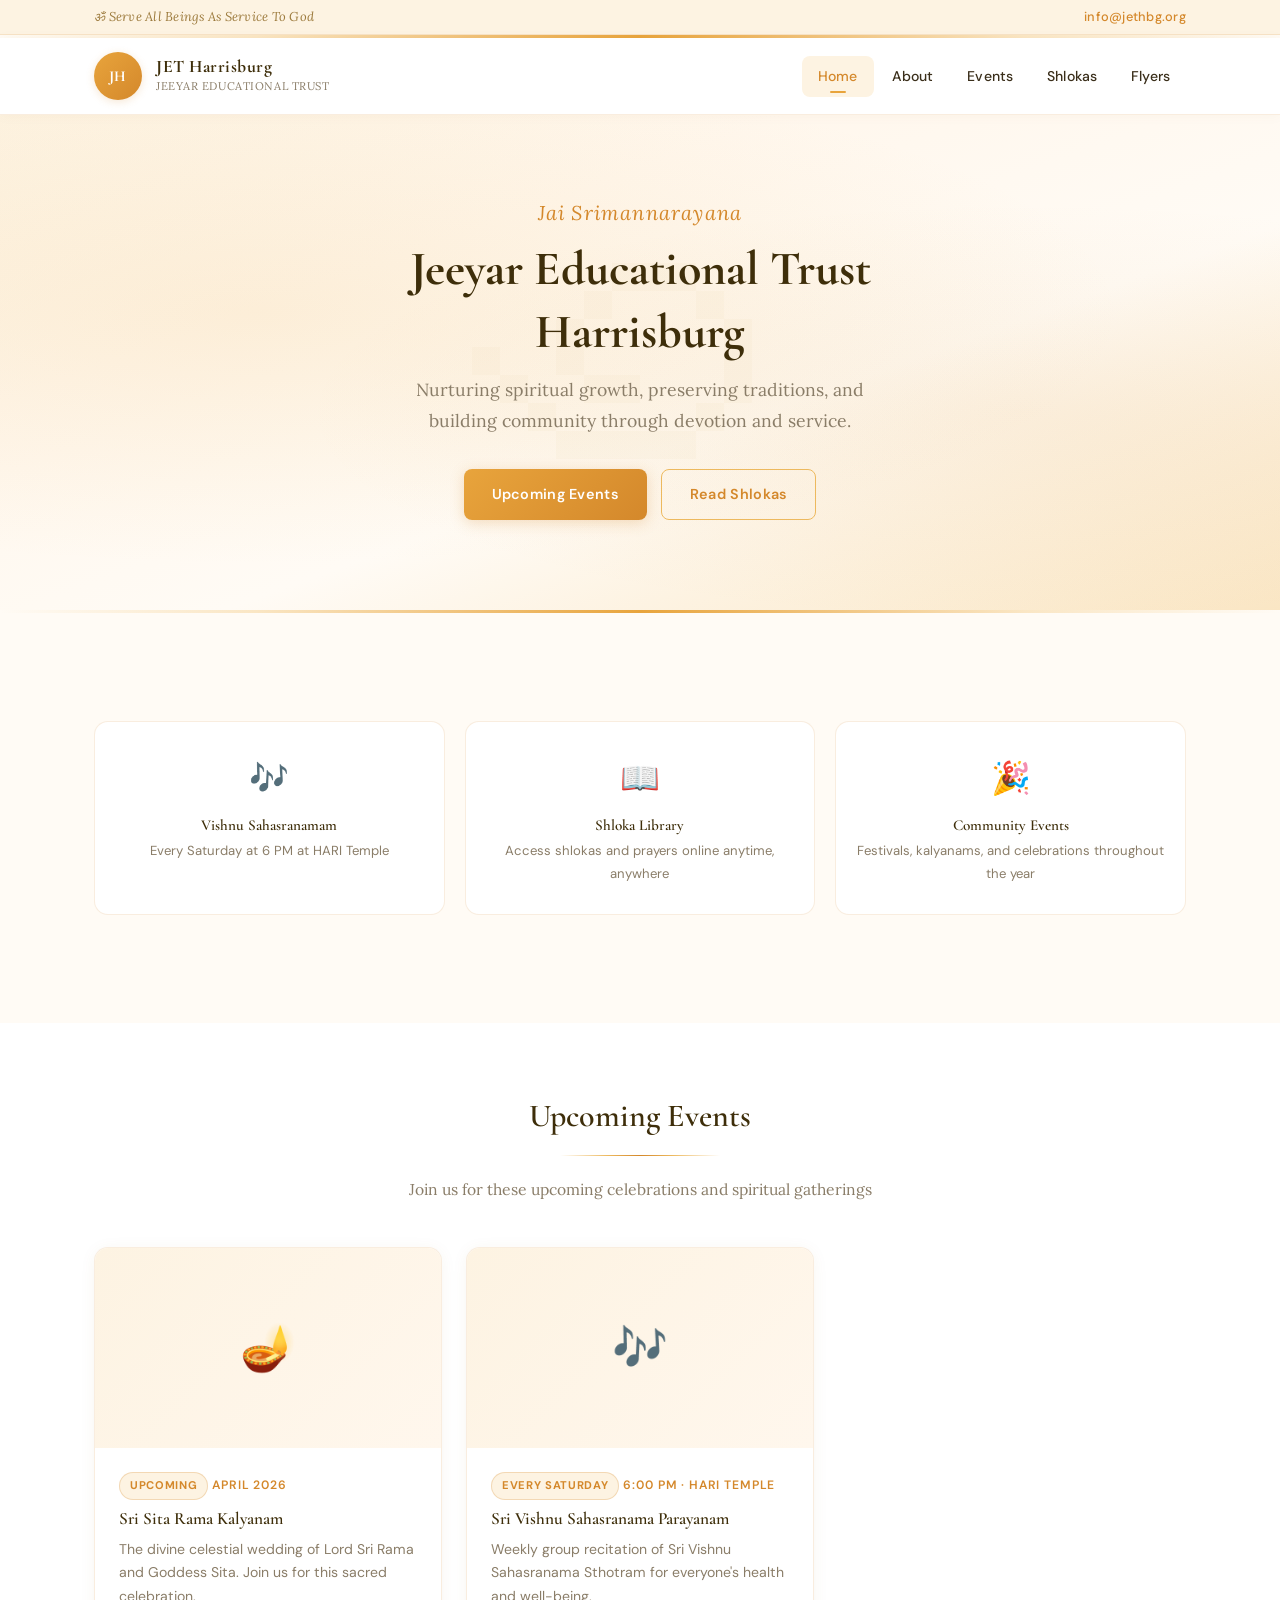
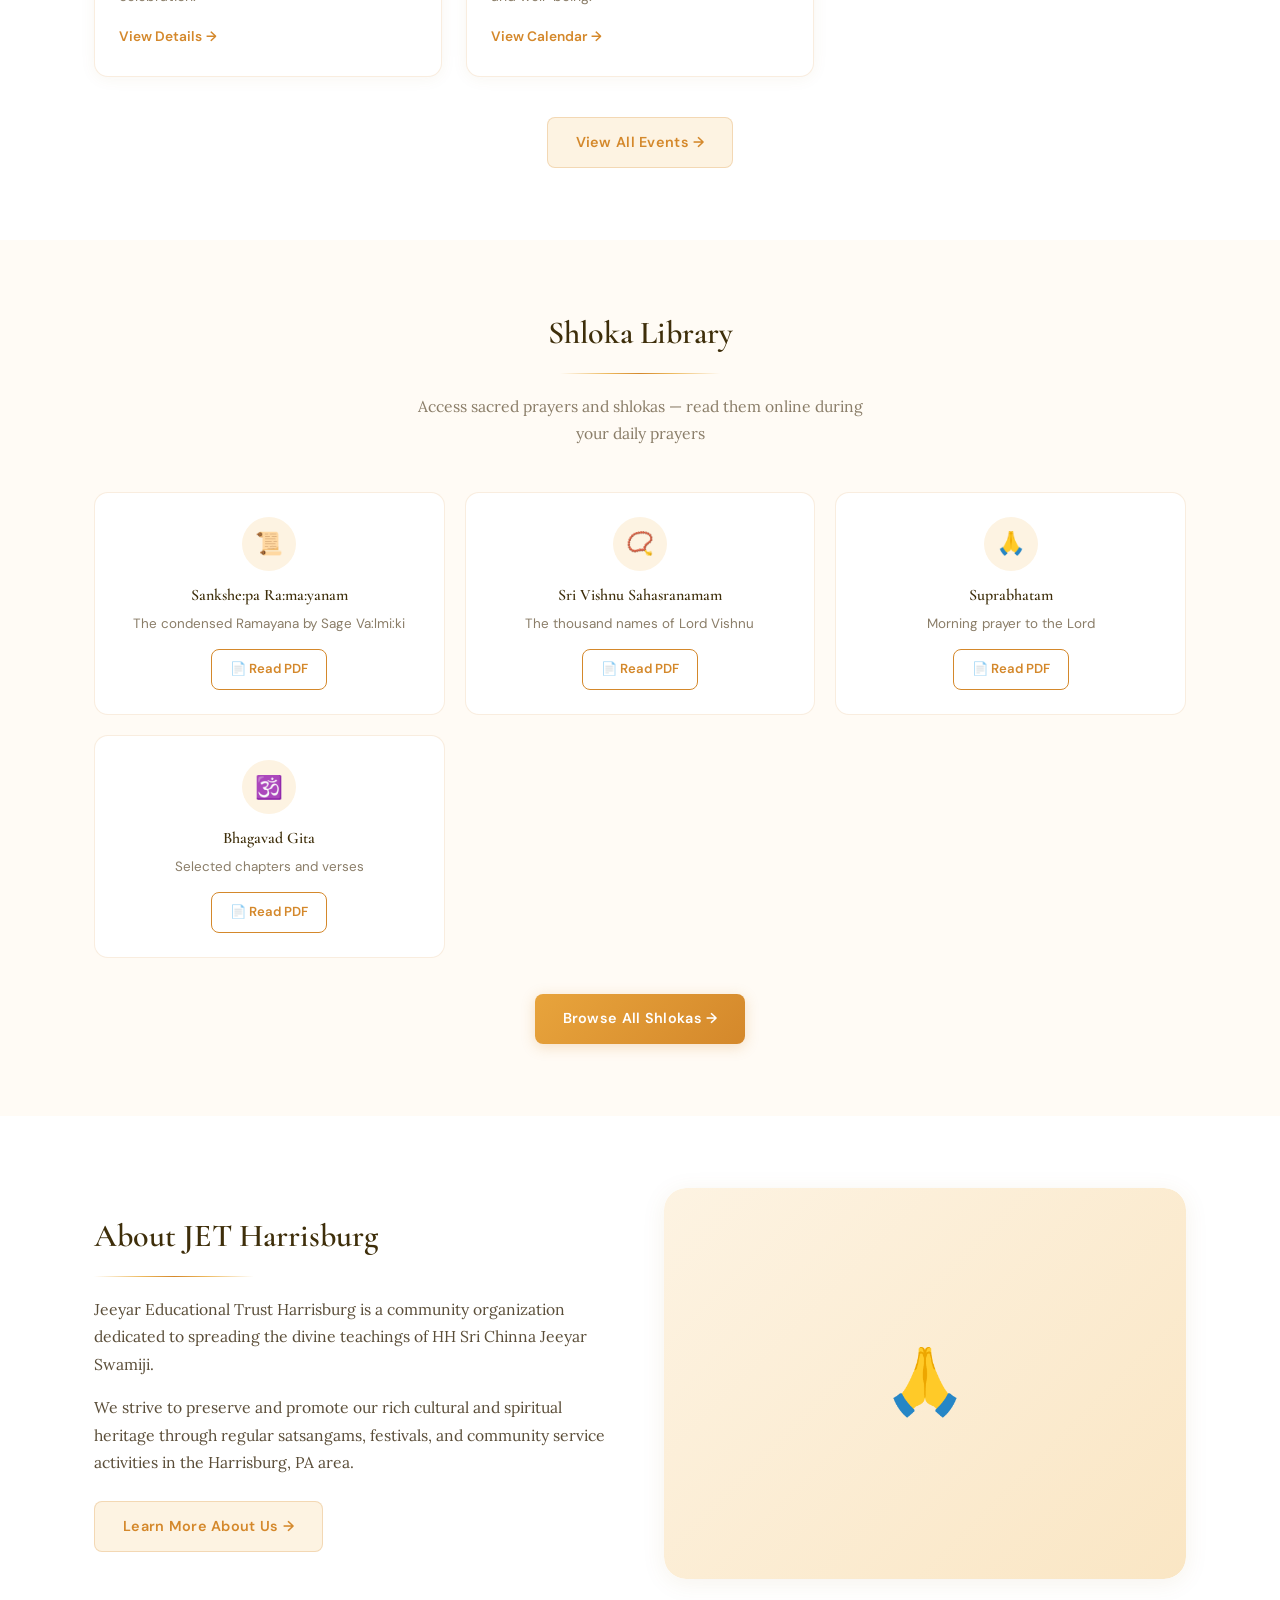
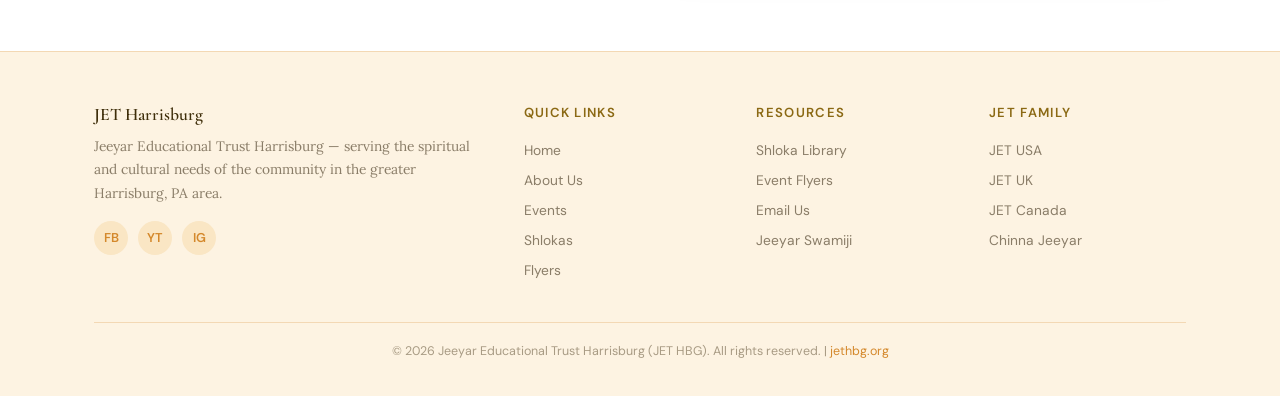
==== index.html @ eadcd4f1 "init with initial code" ====
<!DOCTYPE html>
<html lang="en">
<head>
  <meta charset="UTF-8">
  <meta name="viewport" content="width=device-width, initial-scale=1.0">
  <title>Jeeyar Educational Trust Harrisburg — Serve All Beings As Service To God</title>
  <meta name="description" content="Jeeyar Educational Trust Harrisburg (JET HBG) — A spiritual and community organization dedicated to education, cultural preservation, and service.">
  <link rel="stylesheet" href="css/style.css">
  <link rel="icon" href="data:image/svg+xml,<svg xmlns='http://www.w3.org/2000/svg' viewBox='0 0 32 32'><circle cx='16' cy='16' r='16' fill='%23D4882B'/><text x='16' y='22' text-anchor='middle' fill='white' font-size='16' font-family='serif' font-weight='bold'>JH</text></svg>">
</head>
<body>

  <!-- Top Bar -->
  <div class="top-bar">
    <div class="container">
      <span class="tagline">ॐ Serve All Beings As Service To God</span>
      <span><a href="mailto:info@jethbg.org">info@jethbg.org</a></span>
    </div>
  </div>
  <div class="ornament-border"></div>

  <!-- Header -->
  <header class="site-header">
    <div class="header-inner">
      <a href="index.html" class="logo-group">
        <div class="logo-icon">JH</div>
        <div class="logo-text">
          <h1>JET Harrisburg</h1>
          <p class="logo-subtitle">Jeeyar Educational Trust</p>
        </div>
      </a>
      <nav class="main-nav">
        <a href="index.html" class="active">Home</a>
        <a href="pages/about.html">About</a>
        <a href="pages/events.html">Events</a>
        <a href="pages/shlokas.html">Shlokas</a>
        <a href="pages/flyers.html">Flyers</a>
      </nav>
      <button class="hamburger" aria-label="Menu">
        <span></span><span></span><span></span>
      </button>
    </div>
  </header>

  <!-- Hero -->
  <section class="hero">
    <div class="hero-content container">
      <p class="greeting">Jai Srimannarayana</p>
      <h1>Jeeyar Educational Trust<br>Harrisburg</h1>
      <p class="subtitle">Nurturing spiritual growth, preserving traditions, and building community through devotion and service.</p>
      <div class="hero-buttons">
        <a href="pages/events.html" class="btn btn-primary">Upcoming Events</a>
        <a href="pages/shlokas.html" class="btn btn-outline">Read Shlokas</a>
      </div>
    </div>
  </section>
  <div class="ornament-border"></div>

  <!-- Quick Info -->
  <section class="section">
    <div class="container">
      <div class="quick-info fade-in">
        <div class="quick-info-item">
          <div class="qi-icon">🎶</div>
          <h3>Vishnu Sahasranamam</h3>
          <p>Every Saturday at 6 PM at HARI Temple</p>
        </div>
        <div class="quick-info-item">
          <div class="qi-icon">📖</div>
          <h3>Shloka Library</h3>
          <p>Access shlokas and prayers online anytime, anywhere</p>
        </div>
        <div class="quick-info-item">
          <div class="qi-icon">🎉</div>
          <h3>Community Events</h3>
          <p>Festivals, kalyanams, and celebrations throughout the year</p>
        </div>
      </div>
    </div>
  </section>

  <!-- Upcoming Events -->
  <section class="section section-alt" id="events">
    <div class="container">
      <div class="section-header fade-in">
        <h2>Upcoming Events</h2>
        <div class="ornament-border-thin"></div>
        <p>Join us for these upcoming celebrations and spiritual gatherings</p>
      </div>
      <div class="cards-grid">
        <div class="card fade-in">
          <div class="card-image-placeholder">🪔</div>
          <div class="card-body">
            <span class="event-badge">Upcoming</span>
            <span class="card-date">April 2026</span>
            <h3>Sri Sita Rama Kalyanam</h3>
            <p>The divine celestial wedding of Lord Sri Rama and Goddess Sita. Join us for this sacred celebration.</p>
            <a href="pages/events.html" class="card-link">View Details</a>
          </div>
        </div>
        <div class="card fade-in">
          <div class="card-image-placeholder">🎶</div>
          <div class="card-body">
            <span class="event-badge">Every Saturday</span>
            <span class="card-date">6:00 PM · HARI Temple</span>
            <h3>Sri Vishnu Sahasranama Parayanam</h3>
            <p>Weekly group recitation of Sri Vishnu Sahasranama Sthotram for everyone's health and well-being.</p>
            <a href="pages/events.html" class="card-link">View Calendar</a>
          </div>
        </div>
      </div>
      <div style="text-align: center; margin-top: 40px;" class="fade-in">
        <a href="pages/events.html" class="btn btn-secondary">View All Events →</a>
      </div>
    </div>
  </section>

  <!-- Shlokas Preview -->
  <section class="section" id="shlokas">
    <div class="container">
      <div class="section-header fade-in">
        <h2>Shloka Library</h2>
        <div class="ornament-border-thin"></div>
        <p>Access sacred prayers and shlokas — read them online during your daily prayers</p>
      </div>
      <div class="shloka-grid">
        <div class="shloka-card fade-in">
          <div class="shloka-icon">📜</div>
          <h3>Sankshe:pa Ra:ma:yanam</h3>
          <p>The condensed Ramayana by Sage Va:lmi:ki</p>
          <a href="assets/pdfs/sankshepa-ramayanam.pdf" target="_blank" class="shloka-btn">📄 Read PDF</a>
        </div>
        <div class="shloka-card fade-in">
          <div class="shloka-icon">📿</div>
          <h3>Sri Vishnu Sahasranamam</h3>
          <p>The thousand names of Lord Vishnu</p>
          <a href="pages/shlokas.html" class="shloka-btn">📄 Read PDF</a>
        </div>
        <div class="shloka-card fade-in">
          <div class="shloka-icon">🙏</div>
          <h3>Suprabhatam</h3>
          <p>Morning prayer to the Lord</p>
          <a href="pages/shlokas.html" class="shloka-btn">📄 Read PDF</a>
        </div>
        <div class="shloka-card fade-in">
          <div class="shloka-icon">🕉️</div>
          <h3>Bhagavad Gita</h3>
          <p>Selected chapters and verses</p>
          <a href="pages/shlokas.html" class="shloka-btn">📄 Read PDF</a>
        </div>
      </div>
      <div style="text-align: center; margin-top: 36px;" class="fade-in">
        <a href="pages/shlokas.html" class="btn btn-primary">Browse All Shlokas →</a>
      </div>
    </div>
  </section>

  <!-- About Preview -->
  <section class="section section-alt" id="about">
    <div class="container">
      <div class="about-layout fade-in">
        <div class="about-text">
          <h2>About JET Harrisburg</h2>
          <div class="ornament-border-thin" style="margin-left:0;"></div>
          <p>Jeeyar Educational Trust Harrisburg is a community organization dedicated to spreading the divine teachings of HH Sri Chinna Jeeyar Swamiji.</p>
          <p>We strive to preserve and promote our rich cultural and spiritual heritage through regular satsangams, festivals, and community service activities in the Harrisburg, PA area.</p>
          <a href="pages/about.html" class="btn btn-secondary" style="margin-top: 8px;">Learn More About Us →</a>
        </div>
        <div class="about-image">
          <div style="width:100%; aspect-ratio:4/3; background: linear-gradient(135deg, var(--saffron-pale), var(--saffron-glow)); display:flex; align-items:center; justify-content:center; font-size:4rem; border-radius: var(--radius-lg);">🙏</div>
        </div>
      </div>
    </div>
  </section>

  <!-- Footer -->
  <footer class="site-footer">
    <div class="container">
      <div class="footer-grid">
        <div class="footer-brand">
          <h3>JET Harrisburg</h3>
          <p>Jeeyar Educational Trust Harrisburg — serving the spiritual and cultural needs of the community in the greater Harrisburg, PA area.</p>
          <div class="footer-social">
            <a href="#" title="Facebook">FB</a>
            <a href="#" title="YouTube">YT</a>
            <a href="#" title="Instagram">IG</a>
          </div>
        </div>
        <div class="footer-col">
          <h4>Quick Links</h4>
          <a href="index.html">Home</a>
          <a href="pages/about.html">About Us</a>
          <a href="pages/events.html">Events</a>
          <a href="pages/shlokas.html">Shlokas</a>
          <a href="pages/flyers.html">Flyers</a>
        </div>
        <div class="footer-col">
          <h4>Resources</h4>
          <a href="pages/shlokas.html">Shloka Library</a>
          <a href="pages/flyers.html">Event Flyers</a>
          <a href="mailto:info@jethbg.org">Email Us</a>
          <a href="https://chinnajeeyar.org/" target="_blank" rel="noopener">Jeeyar Swamiji</a>
        </div>
        <div class="footer-col">
          <h4>JET Family</h4>
          <a href="https://jetusa.org" target="_blank" rel="noopener">JET USA</a>
          <a href="https://jetuk.org" target="_blank" rel="noopener">JET UK</a>
          <a href="https://www.jettoronto.org" target="_blank" rel="noopener">JET Canada</a>
          <a href="https://chinnajeeyar.org" target="_blank" rel="noopener">Chinna Jeeyar</a>
        </div>
      </div>
      <div class="footer-bottom">
        <p>&copy; 2026 Jeeyar Educational Trust Harrisburg (JET HBG). All rights reserved. | <a href="https://jethbg.org">jethbg.org</a></p>
      </div>
    </div>
  </footer>

  <script src="js/main.js"></script>
</body>
</html>
---- css/style.css ----
/* ============================================
   JET HBG — Calm Saffron & Cream Theme
   Warm, peaceful, spiritual aesthetic
   ============================================ */

@import url('https://fonts.googleapis.com/css2?family=Cormorant+Garamond:ital,wght@0,400;0,500;0,600;0,700;1,400&family=Lora:ital,wght@0,400;0,500;0,600;1,400&family=DM+Sans:wght@400;500;600;700&display=swap');

/* --- CSS Variables --- */
:root {
  --saffron: #D4882B;
  --saffron-warm: #E8A43C;
  --saffron-soft: #EDB95E;
  --saffron-pale: #FDF3E2;
  --saffron-glow: #FAE6C4;
  --cream: #FFFBF5;
  --cream-warm: #FFF7ED;
  --cream-mid: #F5EDE0;
  --ivory: #FEFCF8;
  --sand: #E8DFD0;
  --brown-warm: #8B6914;
  --brown-soft: #9C7A3C;
  --brown-text: #5C4A1E;
  --brown-deep: #3E2E0A;
  --white: #FFFFFF;
  --text-dark: #3A2E1A;
  --text-body: #5A4D38;
  --text-muted: #8A7D68;
  --text-light: #A89B84;
  --border-light: rgba(212, 136, 43, 0.15);
  --border-sand: rgba(212, 136, 43, 0.25);
  --shadow-soft: 0 2px 16px rgba(140, 100, 30, 0.06);
  --shadow-card: 0 4px 24px rgba(140, 100, 30, 0.08);
  --shadow-elevated: 0 8px 40px rgba(140, 100, 30, 0.12);
  --radius-sm: 8px;
  --radius-md: 14px;
  --radius-lg: 22px;
  --transition: 0.3s cubic-bezier(0.4, 0, 0.2, 1);
}

/* --- Reset & Base --- */
*, *::before, *::after { box-sizing: border-box; margin: 0; padding: 0; }

html { scroll-behavior: smooth; font-size: 16px; }

body {
  font-family: 'DM Sans', sans-serif;
  color: var(--text-body);
  background: var(--cream);
  line-height: 1.75;
  -webkit-font-smoothing: antialiased;
}

h1, h2, h3, h4 {
  font-family: 'Cormorant Garamond', serif;
  color: var(--brown-deep);
  line-height: 1.3;
  font-weight: 600;
}

h1 { font-size: clamp(1.8rem, 4vw, 2.8rem); font-weight: 700; }
h2 { font-size: clamp(1.4rem, 3vw, 2rem); }
h3 { font-size: clamp(1.1rem, 2vw, 1.4rem); }

p { margin-bottom: 1rem; }

a {
  color: var(--saffron);
  text-decoration: none;
  transition: color var(--transition);
}
a:hover { color: var(--brown-warm); }

img { max-width: 100%; height: auto; display: block; }

.container {
  max-width: 1140px;
  margin: 0 auto;
  padding: 0 24px;
}

/* --- Decorative Border --- */
.ornament-border {
  height: 3px;
  background: linear-gradient(90deg,
    transparent 0%,
    var(--saffron-glow) 20%,
    var(--saffron-warm) 50%,
    var(--saffron-glow) 80%,
    transparent 100%
  );
}

.ornament-border-thin {
  height: 1px;
  background: linear-gradient(90deg,
    transparent 0%,
    var(--saffron-soft) 30%,
    var(--saffron) 50%,
    var(--saffron-soft) 70%,
    transparent 100%
  );
  margin: 1.2rem auto;
  max-width: 160px;
}

/* --- Top Bar --- */
.top-bar {
  background: var(--saffron-pale);
  color: var(--text-muted);
  font-size: 0.8rem;
  padding: 6px 0;
  letter-spacing: 0.02em;
  border-bottom: 1px solid var(--border-light);
}

.top-bar .container {
  display: flex;
  justify-content: space-between;
  align-items: center;
  flex-wrap: wrap;
  gap: 8px;
}

.top-bar a {
  color: var(--saffron);
  font-weight: 500;
}
.top-bar a:hover { color: var(--brown-warm); }

.top-bar .tagline {
  font-family: 'Lora', serif;
  font-style: italic;
  color: var(--brown-soft);
}

/* --- Header / Navigation --- */
.site-header {
  background: var(--white);
  border-bottom: 1px solid var(--border-light);
  position: sticky;
  top: 0;
  z-index: 1000;
  box-shadow: 0 1px 12px rgba(140, 100, 30, 0.04);
}

.header-inner {
  display: flex;
  align-items: center;
  justify-content: space-between;
  padding: 14px 24px;
  max-width: 1140px;
  margin: 0 auto;
}

.logo-group {
  display: flex;
  align-items: center;
  gap: 14px;
}

.logo-icon {
  width: 48px;
  height: 48px;
  background: linear-gradient(135deg, var(--saffron-warm), var(--saffron));
  border-radius: 50%;
  display: flex;
  align-items: center;
  justify-content: center;
  color: white;
  font-family: 'Cormorant Garamond', serif;
  font-weight: 700;
  font-size: 0.95rem;
  letter-spacing: 0.05em;
  flex-shrink: 0;
  box-shadow: 0 2px 8px rgba(212, 136, 43, 0.2);
}

.logo-text h1 {
  font-size: 1.1rem;
  color: var(--brown-deep);
  margin: 0;
  letter-spacing: 0.03em;
  line-height: 1.2;
}

.logo-text .logo-subtitle {
  font-family: 'Lora', serif;
  font-size: 0.7rem;
  color: var(--text-muted);
  margin: 0;
  letter-spacing: 0.05em;
  text-transform: uppercase;
}

/* Main Nav */
.main-nav { display: flex; align-items: center; gap: 2px; }

.main-nav a {
  font-size: 0.88rem;
  font-weight: 500;
  color: var(--text-dark);
  padding: 8px 16px;
  border-radius: var(--radius-sm);
  transition: all var(--transition);
  position: relative;
  letter-spacing: 0.01em;
}

.main-nav a:hover,
.main-nav a.active {
  color: var(--saffron);
  background: var(--saffron-pale);
}

.main-nav a.active::after {
  content: '';
  position: absolute;
  bottom: 4px;
  left: 50%;
  transform: translateX(-50%);
  width: 16px;
  height: 2px;
  background: var(--saffron-warm);
  border-radius: 2px;
}

/* Hamburger */
.hamburger {
  display: none;
  flex-direction: column;
  gap: 5px;
  cursor: pointer;
  background: none;
  border: none;
  padding: 8px;
  z-index: 1010;
}
.hamburger span {
  width: 24px;
  height: 2px;
  background: var(--brown-deep);
  border-radius: 2px;
  transition: all var(--transition);
}
.hamburger.open span:nth-child(1) { transform: rotate(45deg) translate(5px, 5px); }
.hamburger.open span:nth-child(2) { opacity: 0; }
.hamburger.open span:nth-child(3) { transform: rotate(-45deg) translate(5px, -5px); }

/* --- Hero Section --- */
.hero {
  background: linear-gradient(160deg, var(--saffron-pale) 0%, var(--cream-warm) 30%, var(--cream) 60%, var(--saffron-glow) 100%);
  position: relative;
  overflow: hidden;
  padding: 80px 0 90px;
  text-align: center;
}

.hero::before {
  content: '';
  position: absolute;
  inset: 0;
  background:
    radial-gradient(ellipse at 20% 40%, rgba(237, 185, 94, 0.15) 0%, transparent 60%),
    radial-gradient(ellipse at 80% 60%, rgba(212, 136, 43, 0.08) 0%, transparent 50%);
  pointer-events: none;
}

.hero::after {
  content: '꩜';
  position: absolute;
  top: 50%;
  left: 50%;
  transform: translate(-50%, -50%);
  font-size: 28rem;
  opacity: 0.025;
  color: var(--saffron);
  pointer-events: none;
}

.hero-content {
  position: relative;
  z-index: 2;
  max-width: 680px;
  margin: 0 auto;
}

.hero .greeting {
  font-family: 'Lora', serif;
  font-size: clamp(1rem, 2vw, 1.25rem);
  color: var(--saffron);
  margin-bottom: 8px;
  font-style: italic;
  letter-spacing: 0.06em;
  animation: fadeInDown 0.8s ease-out;
}

.hero h1 {
  color: var(--brown-deep);
  font-size: clamp(2rem, 5vw, 3rem);
  margin-bottom: 12px;
  animation: fadeInUp 0.8s ease-out 0.1s both;
}

.hero .subtitle {
  font-family: 'Lora', serif;
  font-size: clamp(0.92rem, 1.8vw, 1.1rem);
  color: var(--text-muted);
  margin-bottom: 32px;
  max-width: 520px;
  margin-left: auto;
  margin-right: auto;
  animation: fadeInUp 0.8s ease-out 0.2s both;
}

.hero-buttons {
  display: flex;
  gap: 14px;
  justify-content: center;
  flex-wrap: wrap;
  animation: fadeInUp 0.8s ease-out 0.35s both;
}

/* --- Buttons --- */
.btn {
  display: inline-flex;
  align-items: center;
  gap: 8px;
  padding: 12px 28px;
  border-radius: var(--radius-sm);
  font-weight: 600;
  font-size: 0.9rem;
  cursor: pointer;
  transition: all var(--transition);
  border: none;
  font-family: 'DM Sans', sans-serif;
  letter-spacing: 0.02em;
}

.btn-primary {
  background: linear-gradient(135deg, var(--saffron-warm), var(--saffron));
  color: white;
  box-shadow: 0 3px 14px rgba(212, 136, 43, 0.25);
}
.btn-primary:hover {
  transform: translateY(-2px);
  box-shadow: 0 6px 22px rgba(212, 136, 43, 0.35);
  color: white;
}

.btn-outline {
  background: transparent;
  color: var(--saffron);
  border: 1.5px solid var(--saffron-soft);
}
.btn-outline:hover {
  border-color: var(--saffron);
  background: var(--saffron-pale);
  color: var(--brown-warm);
}

.btn-secondary {
  background: var(--saffron-pale);
  color: var(--saffron);
  border: 1px solid var(--border-sand);
}
.btn-secondary:hover {
  background: var(--saffron-glow);
  color: var(--brown-warm);
  transform: translateY(-1px);
}

/* --- Section Styles --- */
.section {
  padding: 72px 0;
}

.section-alt {
  background: var(--white);
}

.section-header {
  text-align: center;
  margin-bottom: 44px;
}

.section-header h2 { margin-bottom: 4px; }

.section-header p {
  font-family: 'Lora', serif;
  color: var(--text-muted);
  font-size: 0.98rem;
  max-width: 480px;
  margin: 0 auto;
}

/* --- Cards Grid --- */
.cards-grid {
  display: grid;
  grid-template-columns: repeat(auto-fill, minmax(320px, 1fr));
  gap: 24px;
}

.card {
  background: var(--white);
  border-radius: var(--radius-md);
  overflow: hidden;
  box-shadow: var(--shadow-soft);
  transition: all var(--transition);
  border: 1px solid var(--border-light);
}

.card:hover {
  transform: translateY(-3px);
  box-shadow: var(--shadow-card);
}

.card-image-placeholder {
  width: 100%;
  height: 200px;
  background: linear-gradient(135deg, var(--saffron-pale), var(--cream-warm));
  display: flex;
  align-items: center;
  justify-content: center;
  color: var(--saffron-soft);
  font-size: 2.8rem;
}

.card-body {
  padding: 22px 24px 26px;
}

.card-date {
  font-size: 0.76rem;
  font-weight: 600;
  color: var(--saffron);
  text-transform: uppercase;
  letter-spacing: 0.07em;
  margin-bottom: 6px;
}

.card-body h3 { margin-bottom: 8px; font-size: 1.08rem; }

.card-body p {
  font-size: 0.88rem;
  color: var(--text-muted);
  margin-bottom: 14px;
  line-height: 1.65;
}

.card-link {
  font-weight: 600;
  font-size: 0.86rem;
  color: var(--saffron);
  display: inline-flex;
  align-items: center;
  gap: 4px;
}
.card-link:hover { gap: 8px; color: var(--brown-warm); }
.card-link::after { content: '→'; transition: inherit; }

/* --- Event Badge --- */
.event-badge {
  display: inline-block;
  background: var(--saffron-pale);
  color: var(--saffron);
  font-size: 0.7rem;
  font-weight: 700;
  padding: 3px 10px;
  border-radius: 20px;
  text-transform: uppercase;
  letter-spacing: 0.06em;
  margin-bottom: 8px;
  border: 1px solid var(--border-sand);
}

.event-badge.past {
  background: var(--cream-mid);
  color: var(--text-muted);
  border-color: var(--sand);
}

/* --- Shlokas / PDF Section --- */
.shloka-grid {
  display: grid;
  grid-template-columns: repeat(auto-fill, minmax(260px, 1fr));
  gap: 20px;
}

.shloka-card {
  background: var(--white);
  border: 1px solid var(--border-light);
  border-radius: var(--radius-md);
  padding: 24px;
  text-align: center;
  transition: all var(--transition);
}

.shloka-card:hover {
  border-color: var(--saffron-soft);
  box-shadow: var(--shadow-card);
  transform: translateY(-2px);
}

.shloka-icon {
  width: 54px;
  height: 54px;
  margin: 0 auto 14px;
  background: var(--saffron-pale);
  border-radius: 50%;
  display: flex;
  align-items: center;
  justify-content: center;
  font-size: 1.4rem;
  color: var(--saffron);
}

.shloka-card h3 { font-size: 1rem; margin-bottom: 6px; }
.shloka-card p { font-size: 0.84rem; color: var(--text-muted); margin-bottom: 14px; }

.shloka-btn {
  display: inline-flex;
  align-items: center;
  gap: 6px;
  padding: 8px 18px;
  border: 1.5px solid var(--saffron);
  border-radius: var(--radius-sm);
  font-size: 0.82rem;
  font-weight: 600;
  color: var(--saffron);
  background: transparent;
  transition: all var(--transition);
}
.shloka-btn:hover {
  background: var(--saffron);
  color: white;
}

/* --- Flyers Section --- */
.flyers-grid {
  display: grid;
  grid-template-columns: repeat(auto-fill, minmax(240px, 1fr));
  gap: 24px;
}

.flyer-card {
  background: var(--white);
  border-radius: var(--radius-md);
  overflow: hidden;
  box-shadow: var(--shadow-soft);
  transition: all var(--transition);
  text-align: center;
  border: 1px solid var(--border-light);
}

.flyer-card:hover {
  transform: translateY(-3px);
  box-shadow: var(--shadow-card);
}

.flyer-image {
  width: 100%;
  aspect-ratio: 8.5/11;
  object-fit: cover;
  background: var(--cream-mid);
}

.flyer-card .card-body { padding: 16px 18px 20px; }
.flyer-card h3 { font-size: 0.95rem; margin-bottom: 4px; }
.flyer-card .card-date { margin-bottom: 10px; }

/* --- About Section --- */
.about-layout {
  display: grid;
  grid-template-columns: 1fr 1fr;
  gap: 48px;
  align-items: center;
}

.about-text h2 { margin-bottom: 14px; }
.about-text p { font-family: 'Lora', serif; font-size: 0.98rem; }

.about-image {
  border-radius: var(--radius-lg);
  overflow: hidden;
  box-shadow: var(--shadow-card);
}

/* --- Quick Info Bar --- */
.quick-info {
  display: grid;
  grid-template-columns: repeat(auto-fit, minmax(220px, 1fr));
  gap: 20px;
  padding: 36px 0;
}

.quick-info-item {
  text-align: center;
  padding: 28px 20px;
  border-radius: var(--radius-md);
  background: var(--white);
  border: 1px solid var(--border-light);
  transition: all var(--transition);
}

.quick-info-item:hover {
  border-color: var(--saffron-soft);
  box-shadow: var(--shadow-soft);
}

.quick-info-item .qi-icon { font-size: 2rem; margin-bottom: 10px; }
.quick-info-item h3 { font-size: 0.95rem; margin-bottom: 4px; }
.quick-info-item p { font-size: 0.82rem; color: var(--text-muted); margin: 0; }

/* --- Page Header (sub-pages) --- */
.page-header {
  background: linear-gradient(160deg, var(--saffron-pale), var(--cream-warm), var(--saffron-glow));
  padding: 52px 0 48px;
  text-align: center;
  position: relative;
}

.page-header::after {
  content: '꩜';
  position: absolute;
  top: 50%;
  left: 50%;
  transform: translate(-50%, -50%);
  font-size: 16rem;
  opacity: 0.02;
  color: var(--saffron);
  pointer-events: none;
}

.page-header h1 {
  color: var(--brown-deep);
  position: relative;
  z-index: 1;
}

.page-header p {
  color: var(--text-muted);
  font-family: 'Lora', serif;
  position: relative;
  z-index: 1;
}

/* --- Footer --- */
.site-footer {
  background: var(--saffron-pale);
  color: var(--text-body);
  padding: 52px 0 0;
  border-top: 1px solid var(--border-sand);
}

.footer-grid {
  display: grid;
  grid-template-columns: 2fr 1fr 1fr 1fr;
  gap: 36px;
  padding-bottom: 36px;
  border-bottom: 1px solid var(--border-sand);
}

.footer-brand h3 {
  color: var(--brown-deep);
  font-size: 1.1rem;
  margin-bottom: 8px;
}

.footer-brand p {
  font-family: 'Lora', serif;
  font-size: 0.86rem;
  color: var(--text-muted);
  line-height: 1.7;
}

.footer-col h4 {
  color: var(--brown-warm);
  font-size: 0.82rem;
  text-transform: uppercase;
  letter-spacing: 0.1em;
  margin-bottom: 14px;
  font-family: 'DM Sans', sans-serif;
  font-weight: 600;
}

.footer-col a {
  display: block;
  color: var(--text-muted);
  font-size: 0.86rem;
  padding: 3px 0;
  transition: all var(--transition);
}
.footer-col a:hover {
  color: var(--saffron);
  padding-left: 4px;
}

.footer-social {
  display: flex;
  gap: 10px;
  margin-top: 14px;
}

.footer-social a {
  width: 34px;
  height: 34px;
  background: var(--saffron-glow);
  border-radius: 50%;
  display: flex;
  align-items: center;
  justify-content: center;
  color: var(--saffron);
  font-size: 0.8rem;
  font-weight: 600;
  transition: all var(--transition);
}
.footer-social a:hover {
  background: var(--saffron);
  color: white;
}

.footer-bottom {
  text-align: center;
  padding: 18px 0;
  font-size: 0.78rem;
  color: var(--text-light);
}
.footer-bottom a { color: var(--saffron); }

/* --- Lightbox --- */
.lightbox {
  position: fixed;
  inset: 0;
  background: rgba(30, 24, 12, 0.88);
  z-index: 9999;
  display: none;
  align-items: center;
  justify-content: center;
  padding: 40px;
  cursor: pointer;
}
.lightbox.active { display: flex; }
.lightbox img {
  max-width: 90vw;
  max-height: 85vh;
  border-radius: var(--radius-md);
  box-shadow: 0 8px 60px rgba(0, 0, 0, 0.4);
}
.lightbox-close {
  position: absolute;
  top: 20px;
  right: 28px;
  color: white;
  font-size: 2rem;
  cursor: pointer;
  opacity: 0.7;
  transition: opacity var(--transition);
  background: none;
  border: none;
}
.lightbox-close:hover { opacity: 1; }

/* --- Animations --- */
@keyframes fadeInUp {
  from { opacity: 0; transform: translateY(18px); }
  to { opacity: 1; transform: translateY(0); }
}

@keyframes fadeInDown {
  from { opacity: 0; transform: translateY(-14px); }
  to { opacity: 1; transform: translateY(0); }
}

.fade-in {
  opacity: 0;
  transform: translateY(18px);
  transition: opacity 0.6s ease, transform 0.6s ease;
}
.fade-in.visible {
  opacity: 1;
  transform: translateY(0);
}

/* --- Responsive --- */
@media (max-width: 900px) {
  .about-layout { grid-template-columns: 1fr; }
  .footer-grid { grid-template-columns: 1fr 1fr; }
}

@media (max-width: 768px) {
  .hamburger { display: flex; }

  .main-nav {
    position: fixed;
    top: 0;
    right: -100%;
    width: 270px;
    height: 100vh;
    background: var(--white);
    flex-direction: column;
    padding: 80px 24px 40px;
    box-shadow: -4px 0 24px rgba(0, 0, 0, 0.08);
    transition: right var(--transition);
    gap: 2px;
    overflow-y: auto;
  }
  .main-nav.open { right: 0; }
  .main-nav a { padding: 12px 16px; font-size: 1rem; width: 100%; }
  .hero { padding: 56px 0 64px; }
  .cards-grid { grid-template-columns: 1fr; }
  .footer-grid { grid-template-columns: 1fr; gap: 24px; }
  .top-bar .container { justify-content: center; text-align: center; }
}

@media (max-width: 480px) {
  .hero-buttons { flex-direction: column; align-items: center; }
  .btn { width: 100%; justify-content: center; max-width: 280px; }
  .shloka-grid { grid-template-columns: 1fr; }
  .flyers-grid { grid-template-columns: 1fr 1fr; }
}

@media print {
  .site-header, .site-footer, .top-bar, .hero { display: none; }
  body { background: white; color: black; }
}
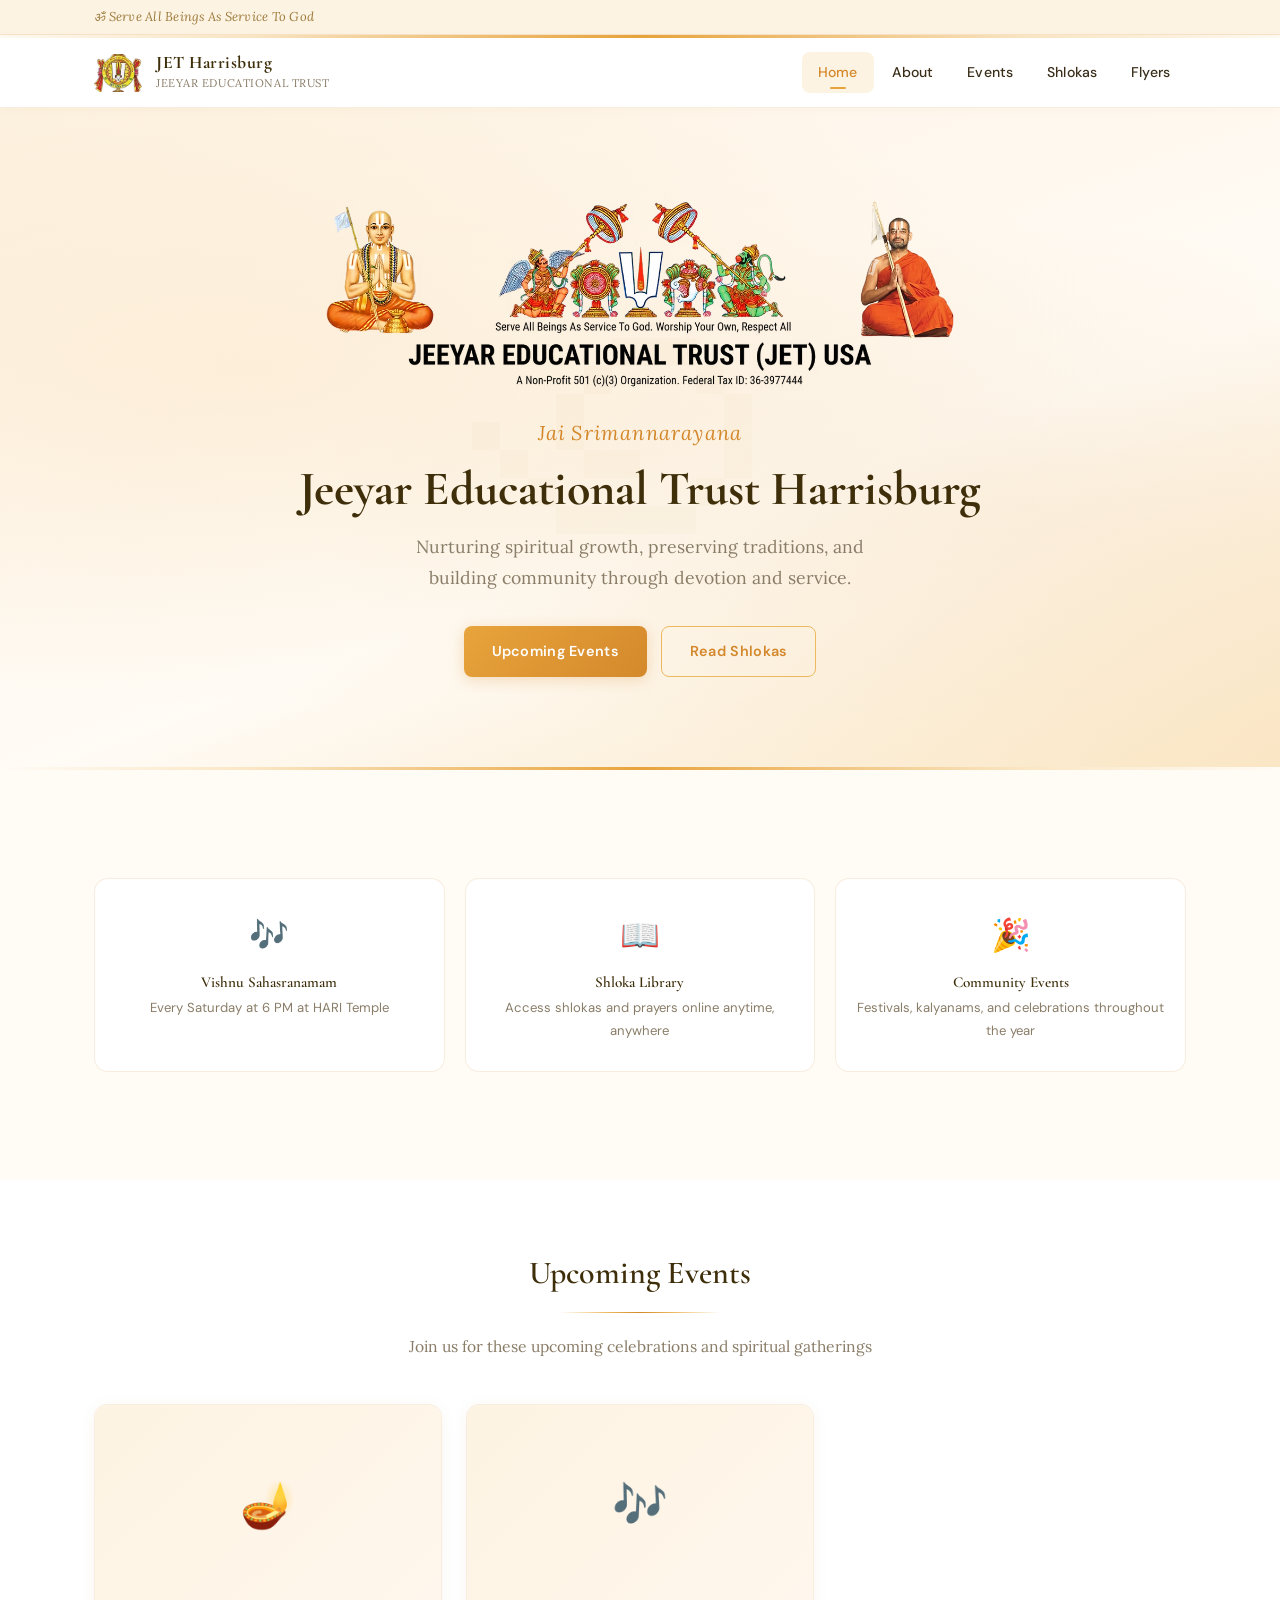
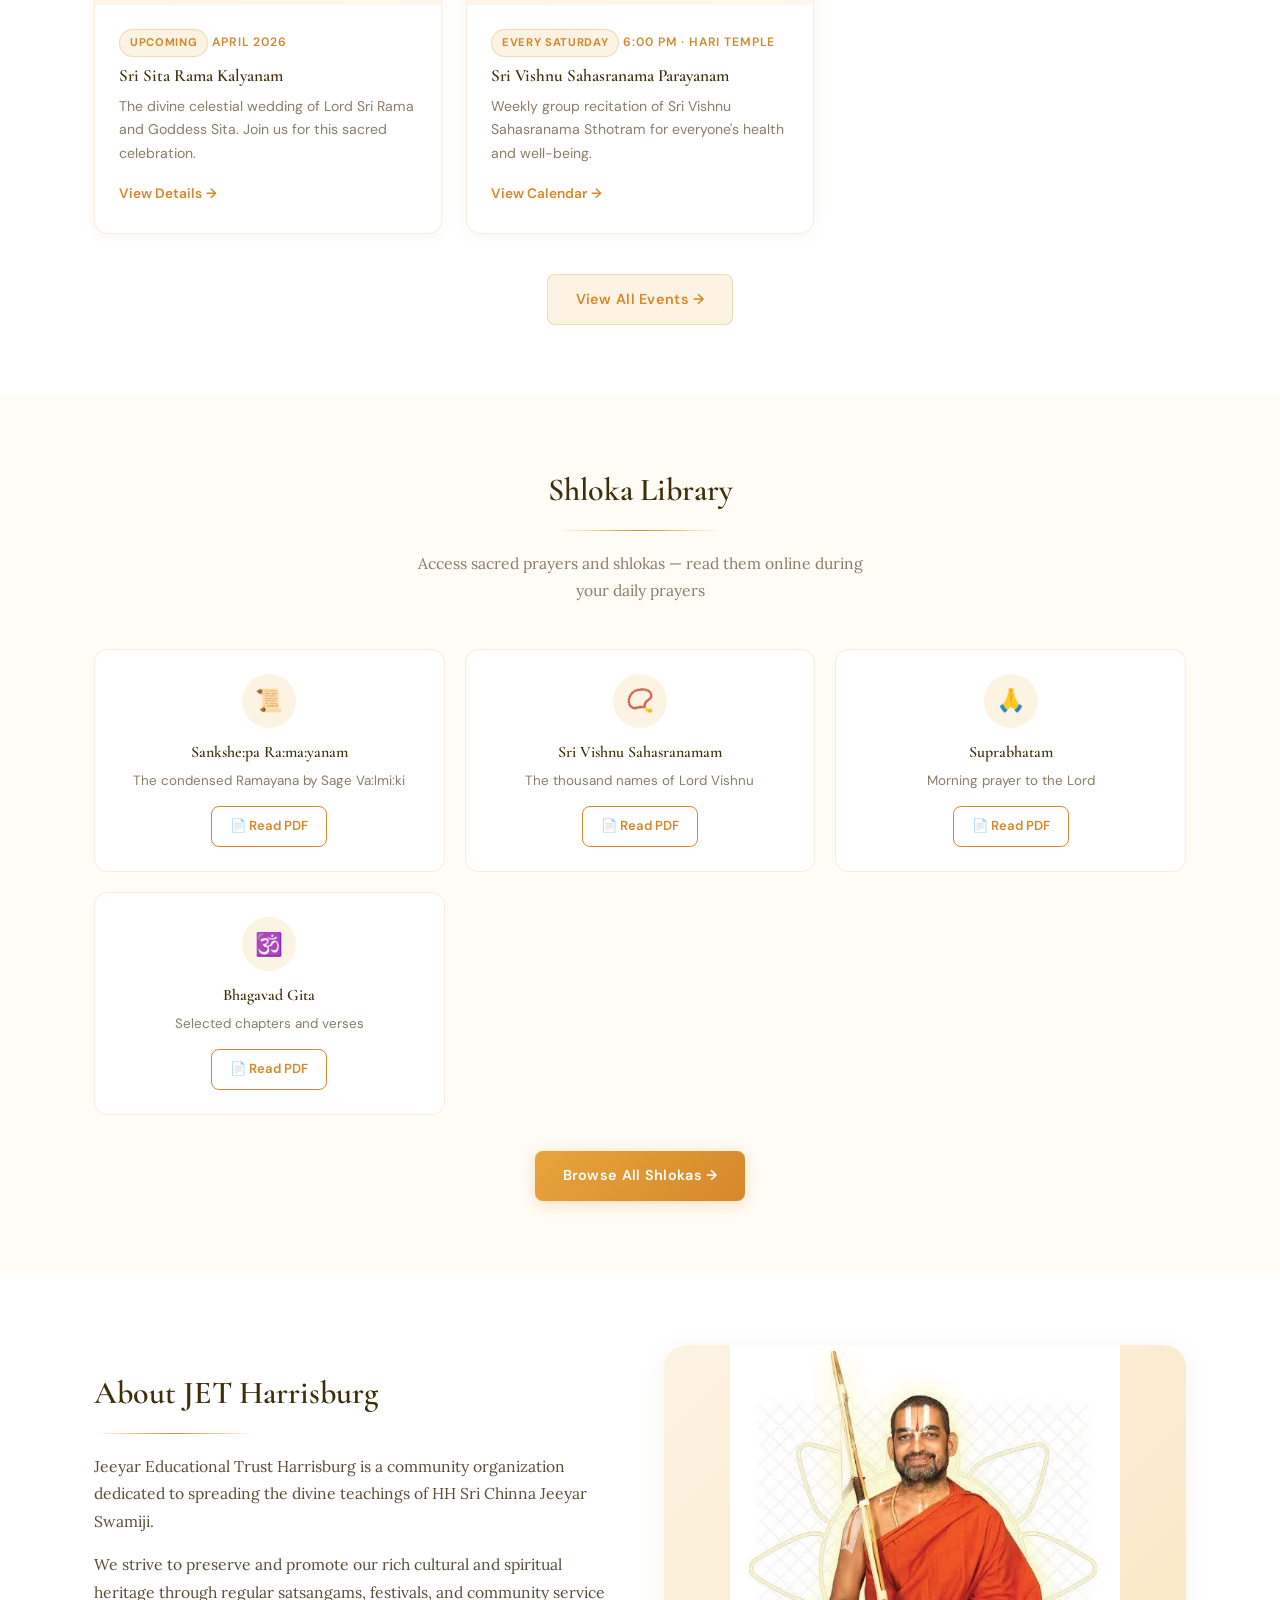
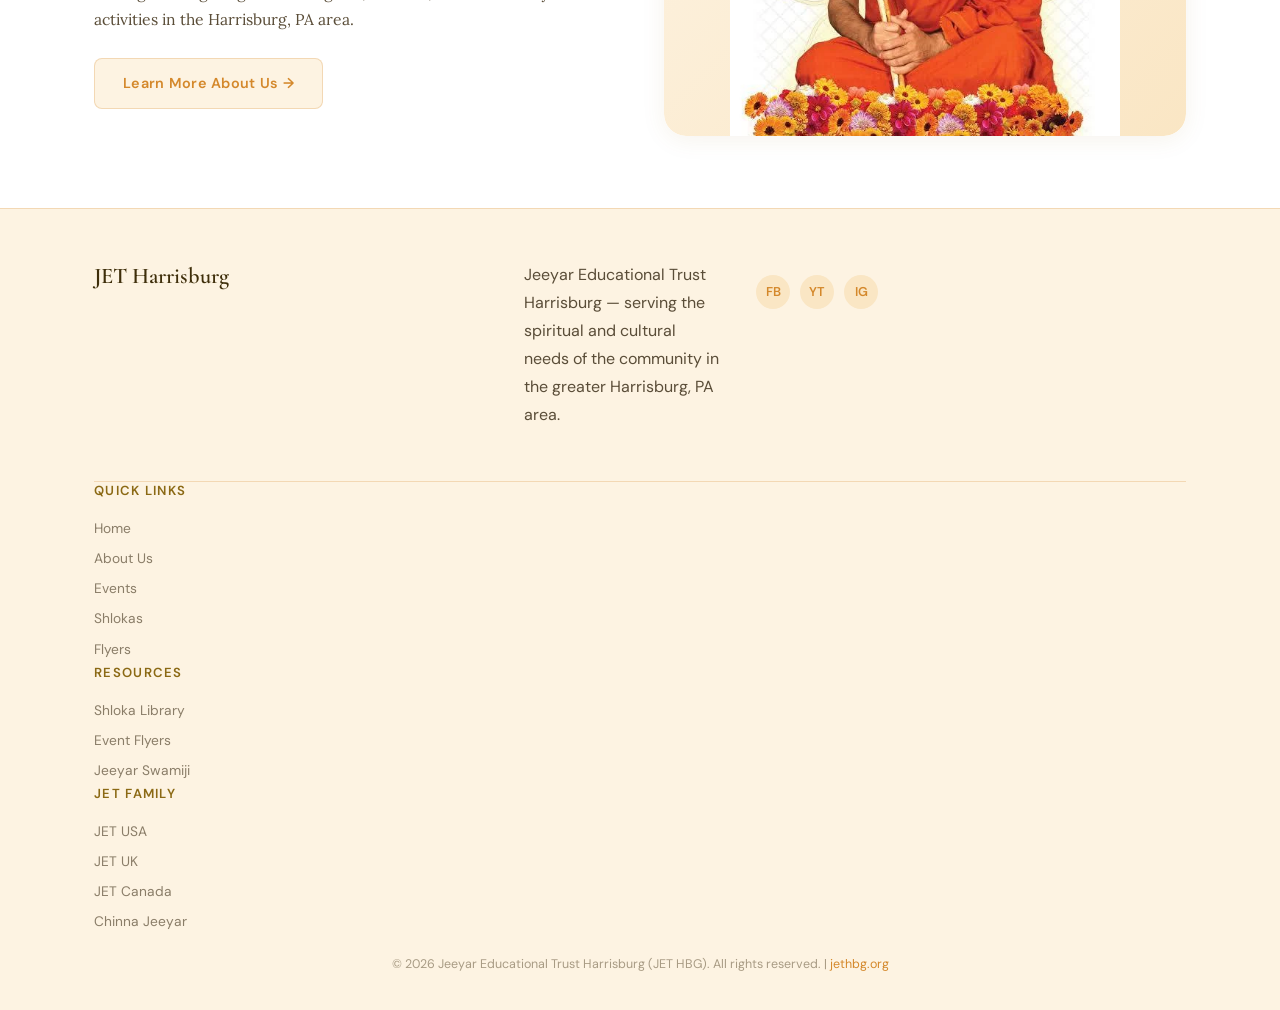
==== commit 4abb364c: "added banners" ====
--- a/index.html
+++ b/index.html
@@ -14,7 +14,7 @@
   <div class="top-bar">
     <div class="container">
       <span class="tagline">ॐ Serve All Beings As Service To God</span>
-      <span><a href="mailto:info@jethbg.org">info@jethbg.org</a></span>
+      
     </div>
   </div>
   <div class="ornament-border"></div>
@@ -23,7 +23,7 @@
   <header class="site-header">
     <div class="header-inner">
       <a href="index.html" class="logo-group">
-        <div class="logo-icon">JH</div>
+        <img src="assets/images/jet_logo.png" alt="JET HBG" style="width:48px; height:auto;">
         <div class="logo-text">
           <h1>JET Harrisburg</h1>
           <p class="logo-subtitle">Jeeyar Educational Trust</p>
@@ -44,9 +44,10 @@
 
   <!-- Hero -->
   <section class="hero">
-    <div class="hero-content container">
+    <div class="hero-content container" style="max-width:860px;">
+      <img src="assets/images/jet_banner.png" alt="Jeeyar Educational Trust" style="max-width:640px; width:100%; margin:0 auto 24px; display:block;">
       <p class="greeting">Jai Srimannarayana</p>
-      <h1>Jeeyar Educational Trust<br>Harrisburg</h1>
+      <h1>Jeeyar Educational Trust Harrisburg</h1>
       <p class="subtitle">Nurturing spiritual growth, preserving traditions, and building community through devotion and service.</p>
       <div class="hero-buttons">
         <a href="pages/events.html" class="btn btn-primary">Upcoming Events</a>
@@ -167,7 +168,7 @@
           <a href="pages/about.html" class="btn btn-secondary" style="margin-top: 8px;">Learn More About Us →</a>
         </div>
         <div class="about-image">
-          <div style="width:100%; aspect-ratio:4/3; background: linear-gradient(135deg, var(--saffron-pale), var(--saffron-glow)); display:flex; align-items:center; justify-content:center; font-size:4rem; border-radius: var(--radius-lg);">🙏</div>
+          <div style="width:100%; aspect-ratio:4/3; background: linear-gradient(135deg, var(--saffron-pale), var(--saffron-glow)); display:flex; align-items:center; justify-content:center; border-radius: var(--radius-lg); overflow:hidden;"><img src="assets/images/swamiji.png" alt="HH Sri Chinna Jeeyar Swamiji" style="width:100%; height:100%; object-fit:contain;"></div>
         </div>
       </div>
     </div>
@@ -177,7 +178,6 @@
   <footer class="site-footer">
     <div class="container">
       <div class="footer-grid">
-        <div class="footer-brand">
           <h3>JET Harrisburg</h3>
           <p>Jeeyar Educational Trust Harrisburg — serving the spiritual and cultural needs of the community in the greater Harrisburg, PA area.</p>
           <div class="footer-social">
@@ -198,7 +198,6 @@
           <h4>Resources</h4>
           <a href="pages/shlokas.html">Shloka Library</a>
           <a href="pages/flyers.html">Event Flyers</a>
-          <a href="mailto:info@jethbg.org">Email Us</a>
           <a href="https://chinnajeeyar.org/" target="_blank" rel="noopener">Jeeyar Swamiji</a>
         </div>
         <div class="footer-col">
--- a/css/style.css
+++ b/css/style.css
@@ -280,7 +280,7 @@
 .hero-content {
   position: relative;
   z-index: 2;
-  max-width: 680px;
+  max-width: 860px;
   margin: 0 auto;
 }
 
